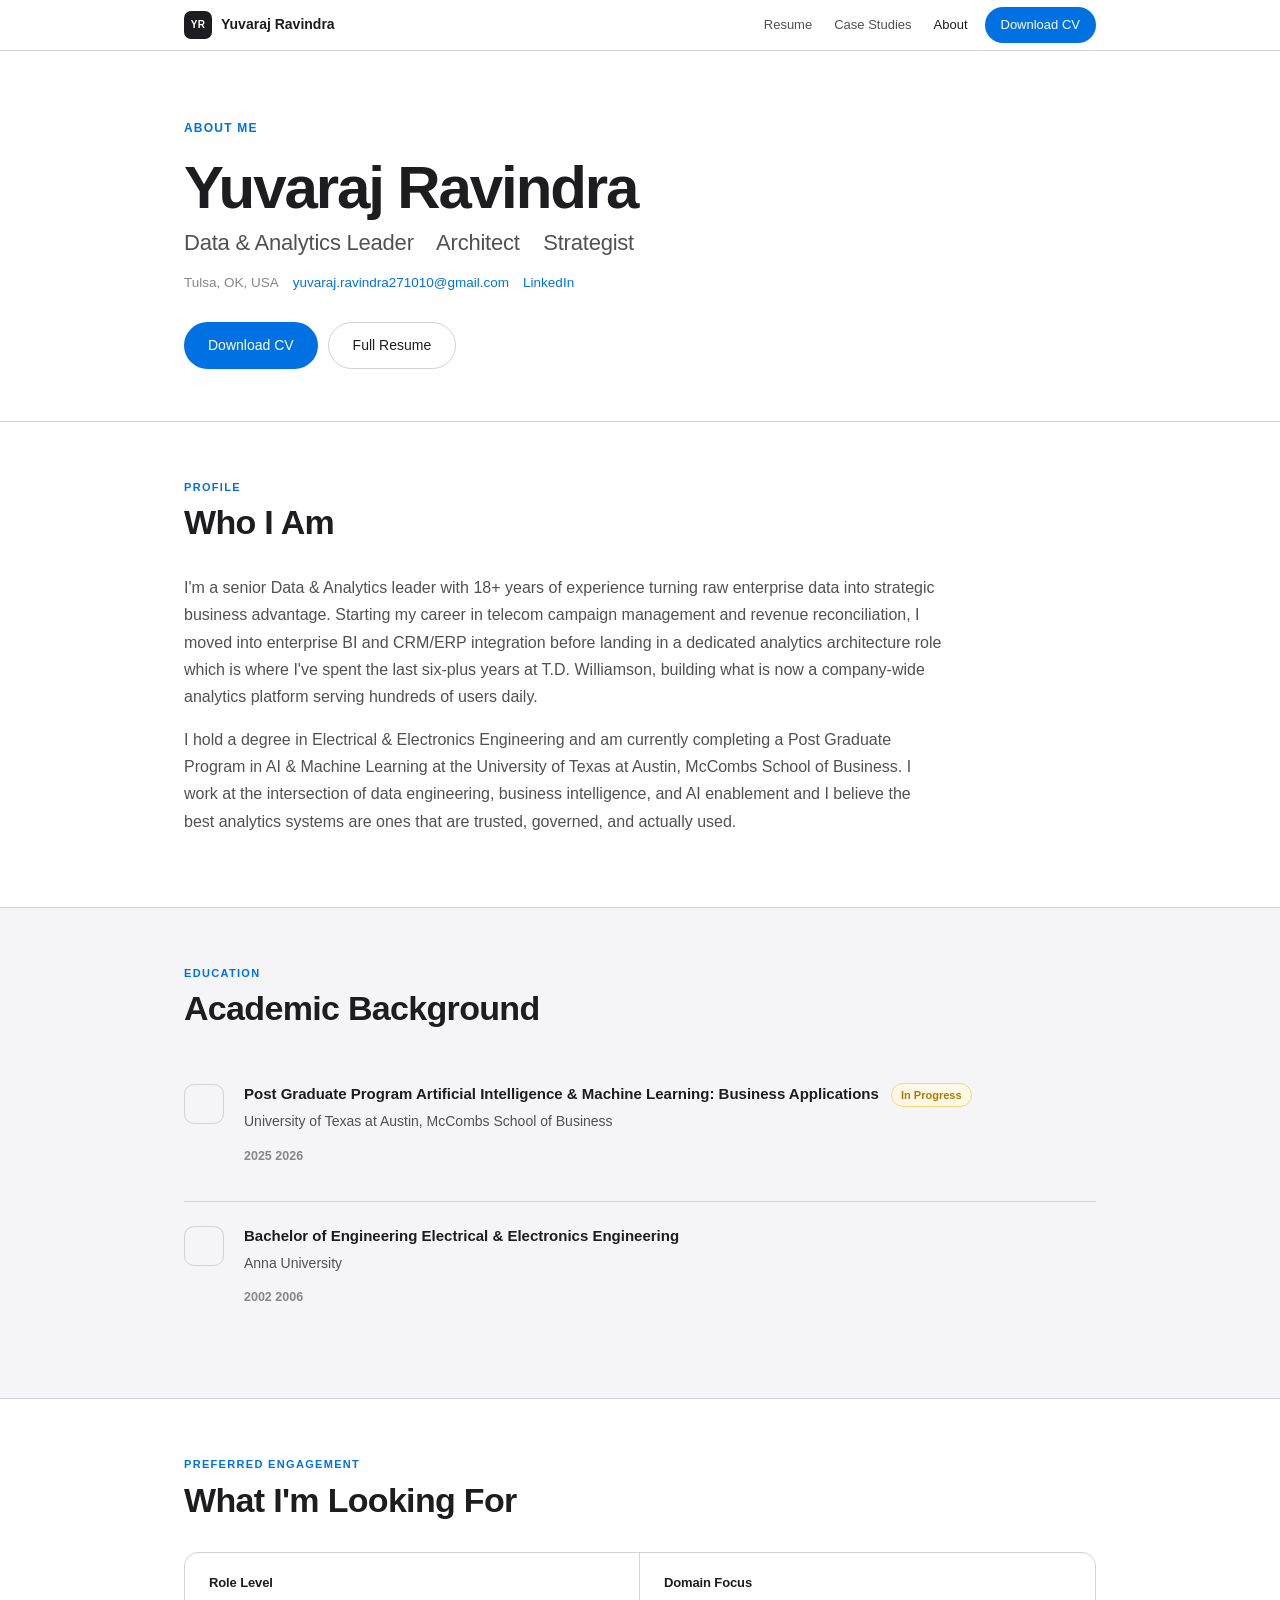
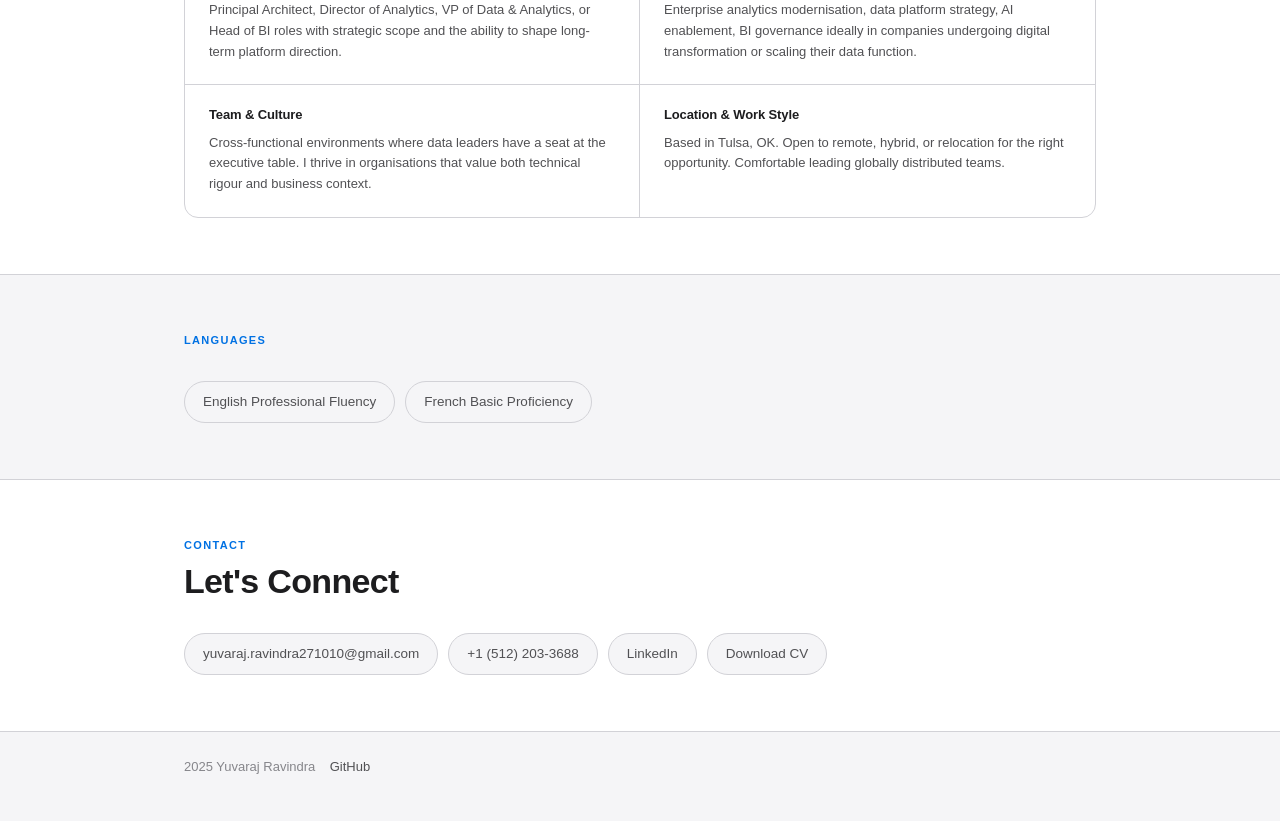
==== about.html @ 3dfaaee9 "redesign: clean layout + full CV content  education, earlier career, full tech stack, all experience" ====
﻿<!DOCTYPE html>
<html lang="en">
<head>
  <meta charset="UTF-8">
  <meta name="viewport" content="width=device-width, initial-scale=1">
  <title>About  Yuvaraj Ravindra</title>
  <meta name="description" content="About Yuvaraj Ravindra  Senior Data Analytics &amp; Strategy Leader.">
  <link rel="stylesheet" href="assets/css/style.css">
</head>
<body>

<header class="topbar">
  <div class="container">
    <div class="nav">
      <a href="index.html" class="brand"><div class="logo">YR</div><span>Yuvaraj Ravindra</span></a>
      <nav>
        <a href="index.html">Resume</a>
        <a href="case-studies.html">Case Studies</a>
        <a href="about.html" class="active">About</a>
        <a href="downloads.html" class="nav-cta">Download CV</a>
      </nav>
    </div>
  </div>
</header>

<!-- HERO -->
<section class="hero">
  <div class="container">
    <span class="hero-eyebrow">About Me</span>
    <h1>Yuvaraj Ravindra</h1>
    <h2>Data &amp; Analytics Leader &nbsp;&nbsp; Architect &nbsp;&nbsp; Strategist</h2>
    <div class="hero-meta">
      <span> Tulsa, OK, USA</span>
      <span><a href="mailto:yuvaraj.ravindra271010@gmail.com">yuvaraj.ravindra271010@gmail.com</a></span>
      <span><a href="https://linkedin.com/in/yuvaraj-ravindra-b2a28617" target="_blank">LinkedIn</a></span>
    </div>
    <div class="hero-actions">
      <a href="downloads.html" class="btn primary">Download CV</a>
      <a href="index.html" class="btn ghost">Full Resume</a>
    </div>
  </div>
</section>

<!-- PROFILE -->
<section class="section">
  <div class="container">
    <div class="section-head">
      <span class="section-label">Profile</span>
      <h2 class="section-title">Who I Am</h2>
    </div>
    <p class="summary-text">
      I'm a senior Data &amp; Analytics leader with 18+ years of experience turning raw enterprise data into strategic business advantage. Starting my career in telecom campaign management and revenue reconciliation, I moved into enterprise BI and CRM/ERP integration before landing in a dedicated analytics architecture role  which is where I've spent the last six-plus years at T.D. Williamson, building what is now a company-wide analytics platform serving hundreds of users daily.
    </p>
    <p class="summary-text" style="margin-top:14px">
      I hold a degree in Electrical &amp; Electronics Engineering and am currently completing a Post Graduate Program in AI &amp; Machine Learning at the University of Texas at Austin, McCombs School of Business. I work at the intersection of data engineering, business intelligence, and AI enablement  and I believe the best analytics systems are ones that are trusted, governed, and actually used.
    </p>
  </div>
</section>

<!-- EDUCATION -->
<section class="section alt">
  <div class="container">
    <div class="section-head">
      <span class="section-label">Education</span>
      <h2 class="section-title">Academic Background</h2>
    </div>
    <div class="edu-list">
      <div class="edu-item">
        <div class="edu-icon"></div>
        <div class="edu-body">
          <p class="edu-degree">Post Graduate Program  Artificial Intelligence &amp; Machine Learning: Business Applications <span class="badge-inprogress">In Progress</span></p>
          <p class="edu-school">University of Texas at Austin, McCombs School of Business</p>
          <p class="edu-period">2025  2026</p>
        </div>
      </div>
      <div class="edu-item">
        <div class="edu-icon"></div>
        <div class="edu-body">
          <p class="edu-degree">Bachelor of Engineering  Electrical &amp; Electronics Engineering</p>
          <p class="edu-school">Anna University</p>
          <p class="edu-period">2002  2006</p>
        </div>
      </div>
    </div>
  </div>
</section>

<!-- PREFERRED ENGAGEMENT -->
<section class="section">
  <div class="container">
    <div class="section-head">
      <span class="section-label">Preferred Engagement</span>
      <h2 class="section-title">What I'm Looking For</h2>
    </div>
    <div class="skills-grid">
      <div class="skill-group">
        <h3>Role Level</h3>
        <p>Principal Architect, Director of Analytics, VP of Data &amp; Analytics, or Head of BI  roles with strategic scope and the ability to shape long-term platform direction.</p>
      </div>
      <div class="skill-group">
        <h3>Domain Focus</h3>
        <p>Enterprise analytics modernisation, data platform strategy, AI enablement, BI governance  ideally in companies undergoing digital transformation or scaling their data function.</p>
      </div>
      <div class="skill-group">
        <h3>Team &amp; Culture</h3>
        <p>Cross-functional environments where data leaders have a seat at the executive table. I thrive in organisations that value both technical rigour and business context.</p>
      </div>
      <div class="skill-group">
        <h3>Location &amp; Work Style</h3>
        <p>Based in Tulsa, OK. Open to remote, hybrid, or relocation for the right opportunity. Comfortable leading globally distributed teams.</p>
      </div>
    </div>
  </div>
</section>

<!-- LANGUAGES -->
<section class="section alt">
  <div class="container">
    <div class="section-head">
      <span class="section-label">Languages</span>
    </div>
    <div class="contact-row">
      <span class="contact-chip"> English  Professional Fluency</span>
      <span class="contact-chip"> French  Basic Proficiency</span>
    </div>
  </div>
</section>

<!-- CONTACT -->
<section class="section">
  <div class="container">
    <div class="section-head">
      <span class="section-label">Contact</span>
      <h2 class="section-title">Let's Connect</h2>
    </div>
    <div class="contact-row">
      <a href="mailto:yuvaraj.ravindra271010@gmail.com" class="contact-chip"> yuvaraj.ravindra271010@gmail.com</a>
      <a href="tel:+15122033688" class="contact-chip"> +1 (512) 203-3688</a>
      <a href="https://linkedin.com/in/yuvaraj-ravindra-b2a28617" class="contact-chip" target="_blank"> LinkedIn</a>
      <a href="downloads.html" class="contact-chip"> Download CV</a>
    </div>
  </div>
</section>

<footer class="footer">
  <div class="container">
    <p> 2025 Yuvaraj Ravindra &nbsp;&nbsp; <a href="https://github.com/yuva271010/yuva271010.github.io" target="_blank">GitHub</a></p>
  </div>
</footer>

</body>
</html>
---- assets/css/style.css ----
﻿/* ============================================================
   Clean Professional Resume Portfolio
   Light, minimal, no clutter  Apple-adjacent typography
   ============================================================ */

/* ===== TOKENS ===== */
:root {
  --bg:        #ffffff;
  --bg-alt:    #f5f5f7;
  --bg-dark:   #1d1d1f;
  --text:      #1d1d1f;
  --muted:     #515154;
  --dim:       #86868b;
  --rule:      #d2d2d7;
  --accent:    #0071e3;
  --green:     #1a7a4e;
  --red:       #c0392b;
  --radius:    14px;
  --pill:      999px;
}

/* ===== BASE ===== */
*, *::before, *::after { box-sizing: border-box; }
html { scroll-behavior: smooth; }
body {
  margin: 0;
  font-family: -apple-system, BlinkMacSystemFont, "Helvetica Neue", Arial, sans-serif;
  font-size: 15px; line-height: 1.65;
  background: var(--bg); color: var(--text);
  -webkit-font-smoothing: antialiased;
}
a { color: var(--accent); text-decoration: none; }
a:hover { text-decoration: underline; }
h1,h2,h3,h4 { letter-spacing: -.02em; line-height: 1.18; }
.container { max-width: 960px; margin: 0 auto; padding: 0 24px; }

/* ===== NAV ===== */
.topbar {
  position: sticky; top: 0; z-index: 50;
  background: rgba(255,255,255,.9);
  backdrop-filter: saturate(180%) blur(20px);
  border-bottom: 1px solid var(--rule);
}
.nav { display: flex; align-items: center; justify-content: space-between; height: 50px; }
.brand { display: flex; align-items: center; gap: 9px; text-decoration: none !important; }
.brand:hover { text-decoration: none !important; }
.logo {
  width: 28px; height: 28px; background: var(--text); color: #fff;
  border-radius: 7px; display: grid; place-items: center;
  font-size: 10px; font-weight: 800; letter-spacing: .4px; flex-shrink: 0;
}
.brand span { font-size: 14px; font-weight: 600; color: var(--text); }
nav { display: flex; align-items: center; gap: 0; }
nav a { padding: 6px 11px; font-size: 13px; color: var(--muted); border-radius: 6px; transition: color .15s; text-decoration: none; }
nav a:hover { color: var(--text); text-decoration: none; }
nav a.active { color: var(--text); font-weight: 500; }
.nav-cta {
  display: inline-flex; align-items: center;
  padding: 7px 16px; margin-left: 6px;
  background: var(--accent); color: #fff !important;
  border-radius: var(--pill); font-size: 13px; font-weight: 500;
  text-decoration: none !important; transition: opacity .15s;
}
.nav-cta:hover { opacity: .88; text-decoration: none !important; }

/* ===== HERO ===== */
.hero {
  padding: 64px 0 52px;
  border-bottom: 1px solid var(--rule);
}
.hero-eyebrow {
  display: inline-block;
  font-size: 12px; font-weight: 600; letter-spacing: .1em;
  text-transform: uppercase; color: var(--accent); margin-bottom: 14px;
}
.hero h1 {
  margin: 0 0 6px;
  font-size: clamp(36px, 6vw, 60px);
  font-weight: 700; letter-spacing: -.035em; color: var(--text);
}
.hero h2 {
  margin: 0 0 16px;
  font-size: clamp(17px, 2.5vw, 22px);
  font-weight: 400; color: var(--muted); letter-spacing: -.01em;
}
.hero-meta {
  display: flex; flex-wrap: wrap; gap: 14px;
  font-size: 13.5px; color: var(--dim); margin-bottom: 28px;
}
.hero-meta a { color: var(--accent); }
.hero-meta span { display: flex; align-items: center; gap: 5px; }
.hero-actions { display: flex; flex-wrap: wrap; gap: 10px; }
.btn {
  display: inline-flex; align-items: center; gap: 7px;
  padding: 11px 24px; border-radius: var(--pill);
  font-size: 14px; font-weight: 500; transition: opacity .15s;
  text-decoration: none !important; cursor: pointer;
}
.btn:hover { opacity: .88; text-decoration: none !important; }
.btn.primary { background: var(--accent); color: #fff; }
.btn.ghost { border: 1.5px solid var(--rule); color: var(--text); background: transparent; }
.btn.ghost:hover { border-color: var(--accent); color: var(--accent); opacity: 1; }

/* ===== SECTIONS ===== */
.section { padding: 56px 0; border-bottom: 1px solid var(--rule); }
.section:last-of-type { border-bottom: none; }
.section.alt { background: var(--bg-alt); }
.section.dark { background: var(--bg-dark); }
.section-head { margin-bottom: 32px; }
.section-label { display: block; font-size: 11px; font-weight: 700; letter-spacing: .12em; text-transform: uppercase; color: var(--accent); margin-bottom: 6px; }
.section-dark .section-label { color: #2997ff; }
.section-title { margin: 0 0 8px; font-size: clamp(24px, 3.5vw, 34px); font-weight: 700; color: var(--text); }
.section.dark .section-title { color: #f5f5f7; }
.section-sub { margin: 0; font-size: 16px; color: var(--muted); max-width: 580px; line-height: 1.55; }

/* ===== SUMMARY BLOCK ===== */
.summary-text {
  font-size: 16px; line-height: 1.7; color: var(--muted); max-width: 760px;
}

/* ===== SKILLS GRID ===== */
.skills-grid { display: grid; grid-template-columns: repeat(2, 1fr); gap: 0; border: 1px solid var(--rule); border-radius: var(--radius); overflow: hidden; }
.skill-group { padding: 22px 24px; border-right: 1px solid var(--rule); border-bottom: 1px solid var(--rule); }
.skill-group:nth-child(2n) { border-right: none; }
.skill-group:nth-last-child(-n+2) { border-bottom: none; }
.skill-group h3 { margin: 0 0 10px; font-size: 13px; font-weight: 700; color: var(--text); letter-spacing: -.01em; }
.skill-group p { margin: 0; font-size: 13px; color: var(--muted); line-height: 1.6; }

/* ===== EXPERIENCE ===== */
.exp-list { display: flex; flex-direction: column; gap: 0; }
.exp-item { padding: 28px 0; border-bottom: 1px solid var(--rule); }
.exp-item:last-child { border-bottom: none; }
.exp-header { display: flex; justify-content: space-between; align-items: flex-start; gap: 16px; margin-bottom: 4px; flex-wrap: wrap; }
.exp-title { font-size: 16px; font-weight: 700; color: var(--text); margin: 0; }
.exp-period { font-size: 12.5px; font-weight: 600; color: var(--dim); white-space: nowrap; padding-top: 2px; }
.exp-company { font-size: 14px; color: var(--muted); margin: 0 0 14px; }
.exp-bullets { list-style: none; margin: 0; padding: 0; }
.exp-bullets li {
  position: relative; padding: 5px 0 5px 18px;
  font-size: 14px; color: var(--muted); line-height: 1.57;
  border-bottom: 1px solid rgba(0,0,0,.04);
}
.exp-bullets li:last-child { border-bottom: none; }
.exp-bullets li::before {
  content: ''; position: absolute; left: 0; top: 13px;
  width: 5px; height: 5px; border-radius: 50%; background: var(--accent);
}

/* ===== EDUCATION ===== */
.edu-list { display: flex; flex-direction: column; gap: 0; }
.edu-item { display: flex; gap: 20px; padding: 22px 0; border-bottom: 1px solid var(--rule); align-items: flex-start; }
.edu-item:last-child { border-bottom: none; }
.edu-icon { width: 40px; height: 40px; border-radius: 10px; background: var(--bg-alt); border: 1px solid var(--rule); display: grid; place-items: center; font-size: 18px; flex-shrink: 0; margin-top: 2px; }
.edu-body { flex: 1; }
.edu-degree { font-size: 15px; font-weight: 700; color: var(--text); margin: 0 0 3px; }
.edu-school { font-size: 14px; color: var(--muted); margin: 0 0 4px; }
.edu-period { font-size: 12.5px; color: var(--dim); font-weight: 600; }
.badge-inprogress {
  display: inline-block; margin-left: 8px;
  padding: 2px 9px; border-radius: var(--pill);
  font-size: 11px; font-weight: 600;
  background: #fff8e6; color: #b07a00; border: 1px solid #f5d876;
  vertical-align: middle;
}

/* ===== TOGGLE ===== */
.toggle-wrap { margin: 0 0 28px; }
.toggle { display: inline-flex; background: #e8e8ed; border-radius: var(--pill); padding: 3px; }
.toggle .pill { padding: 7px 18px; border-radius: var(--pill); font-size: 13.5px; font-weight: 500; cursor: pointer; color: var(--muted); user-select: none; transition: color .15s; }
.toggle .pill.active { background: #fff; color: var(--text); box-shadow: 0 1px 5px rgba(0,0,0,.13); }

/* ===== TAGS ===== */
.tags { display: flex; flex-wrap: wrap; gap: 7px; margin-top: 14px; }
.tags span { background: var(--bg-alt); border: 1px solid var(--rule); padding: 5px 12px; border-radius: var(--pill); font-size: 12.5px; color: var(--muted); transition: border-color .15s, color .15s; }
.tags span:hover { border-color: var(--accent); color: var(--accent); }

/* ===== STATS ===== */
.stats-row { display: grid; grid-template-columns: repeat(3,1fr); gap: 0; border: 1px solid var(--rule); border-radius: var(--radius); overflow: hidden; }
.stat { padding: 32px 24px; text-align: center; border-right: 1px solid var(--rule); }
.stat:last-child { border-right: none; }
.stat-number { font-size: 36px; font-weight: 800; letter-spacing: -.04em; color: var(--text); display: block; }
.stat-label { font-size: 13px; color: var(--muted); margin-top: 4px; line-height: 1.4; }

/* ===== CASE STUDY ===== */
.cs-card { padding: 28px 0; border-bottom: 1px solid var(--rule); }
.cs-card:last-child { border-bottom: none; }
.cs-header { display: flex; align-items: center; gap: 12px; margin-bottom: 18px; }
.cs-num { width: 26px; height: 26px; border-radius: 8px; background: var(--accent); color: #fff; display: grid; place-items: center; font-size: 12px; font-weight: 800; flex-shrink: 0; }
.cs-header h2 { margin: 0; font-size: 17px; font-weight: 700; color: var(--text); }
.cs-grid { display: grid; grid-template-columns: repeat(3,1fr); gap: 16px; margin-bottom: 18px; }
.cs-col h4 { margin: 0 0 6px; font-size: 11px; font-weight: 700; letter-spacing: .1em; text-transform: uppercase; }
.cs-col.problem h4 { color: var(--red); }
.cs-col.approach h4 { color: var(--accent); }
.cs-col.impact h4 { color: var(--green); }
.cs-col p { margin: 0; font-size: 13.5px; color: var(--muted); line-height: 1.55; }
.cs-tech { display: flex; flex-wrap: wrap; gap: 6px; padding-top: 16px; border-top: 1px solid var(--rule); }
.badge { display: inline-flex; padding: 3px 10px; border-radius: 6px; font-size: 11.5px; font-weight: 600; }
.badge.blue   { background: #e8f2ff; color: #0055b3; border: 1px solid #c0d8ff; }
.badge.green  { background: #eaf7ef; color: var(--green); border: 1px solid #b0decc; }
.badge.purple { background: #f3eeff; color: #5e40b8; border: 1px solid #d4c0ff; }

/* ===== CONTACT CHIPS ===== */
.contact-row { display: flex; flex-wrap: wrap; gap: 10px; margin-top: 14px; }
.contact-chip {
  display: inline-flex; align-items: center; gap: 7px;
  padding: 9px 18px; border-radius: var(--pill);
  background: var(--bg-alt); border: 1px solid var(--rule);
  font-size: 13.5px; font-weight: 500; color: var(--muted);
  transition: border-color .15s, color .15s; text-decoration: none;
}
.contact-chip:hover { border-color: var(--accent); color: var(--accent); text-decoration: none; }

/* ===== DOWNLOAD HERO ===== */
.dl-hero {
  background: var(--bg-dark); color: #f5f5f7;
  padding: 72px 0 60px; text-align: center;
}
.dl-hero h1 { font-size: clamp(34px, 5.5vw, 58px); font-weight: 700; color: #f5f5f7; margin: 14px auto 14px; max-width: 680px; letter-spacing: -.04em; }
.dl-hero p { color: #a1a1a6; font-size: 17px; max-width: 480px; margin: 0 auto 32px; }
.dl-cta { display: flex; flex-wrap: wrap; justify-content: center; gap: 12px; }
.dl-btn { display: inline-flex; align-items: center; gap: 8px; padding: 13px 28px; border-radius: var(--pill); font-size: 15px; font-weight: 500; text-decoration: none !important; transition: opacity .15s; }
.dl-btn:hover { opacity: .88; text-decoration: none !important; }
.dl-btn.white { background: #fff; color: var(--bg-dark); }
.dl-btn.outline { border: 1.5px solid rgba(255,255,255,.35); color: #fff; }

/* ===== MISC ===== */
.note { color: var(--muted); font-size: 15px; line-height: 1.65; }
.small { font-size: 13px; color: var(--dim); }
.section.dark a { color: #2997ff; }
.section.dark .exp-title { color: #f5f5f7; }
.section.dark .exp-company { color: #a1a1a6; }
.section.dark .exp-bullets li { color: #a1a1a6; border-color: rgba(255,255,255,.06); }
.section.dark .exp-bullets li::before { background: #2997ff; }
.section.dark .exp-period { color: #86868b; }
.section.dark .exp-item { border-color: rgba(255,255,255,.1); }
hr.sep { border: none; border-top: 1px solid var(--rule); margin: 20px 0; }
code { font-size: 12.5px; background: var(--bg-alt); padding: 2px 6px; border-radius: 5px; color: var(--muted); }

/* ===== FOOTER ===== */
.footer { background: var(--bg-alt); border-top: 1px solid var(--rule); padding: 24px 0 44px; }
.footer p { font-size: 13px; color: var(--dim); margin: 0; }
.footer a { color: var(--muted); text-decoration: none; }
.footer a:hover { color: var(--text); text-decoration: underline; }

/* ===== RESPONSIVE ===== */
@media (max-width: 860px) {
  .skills-grid        { grid-template-columns: 1fr; }
  .skill-group        { border-right: none; }
  .skill-group:nth-last-child(-n+2) { border-bottom: 1px solid var(--rule); }
  .skill-group:last-child { border-bottom: none; }
  .stats-row          { grid-template-columns: 1fr; }
  .stat               { border-right: none; border-bottom: 1px solid var(--rule); }
  .stat:last-child    { border-bottom: none; }
  .cs-grid            { grid-template-columns: 1fr; gap: 12px; }
}
@media (max-width: 600px) {
  .hero               { padding: 44px 0 36px; }
  .section            { padding: 40px 0; }
  .hero h1            { font-size: 34px; }
  .hero h2            { font-size: 16px; }
  .exp-header         { flex-direction: column; gap: 2px; }
  .edu-item           { flex-direction: column; gap: 12px; }
  nav a:not(.nav-cta) { display: none; }
}
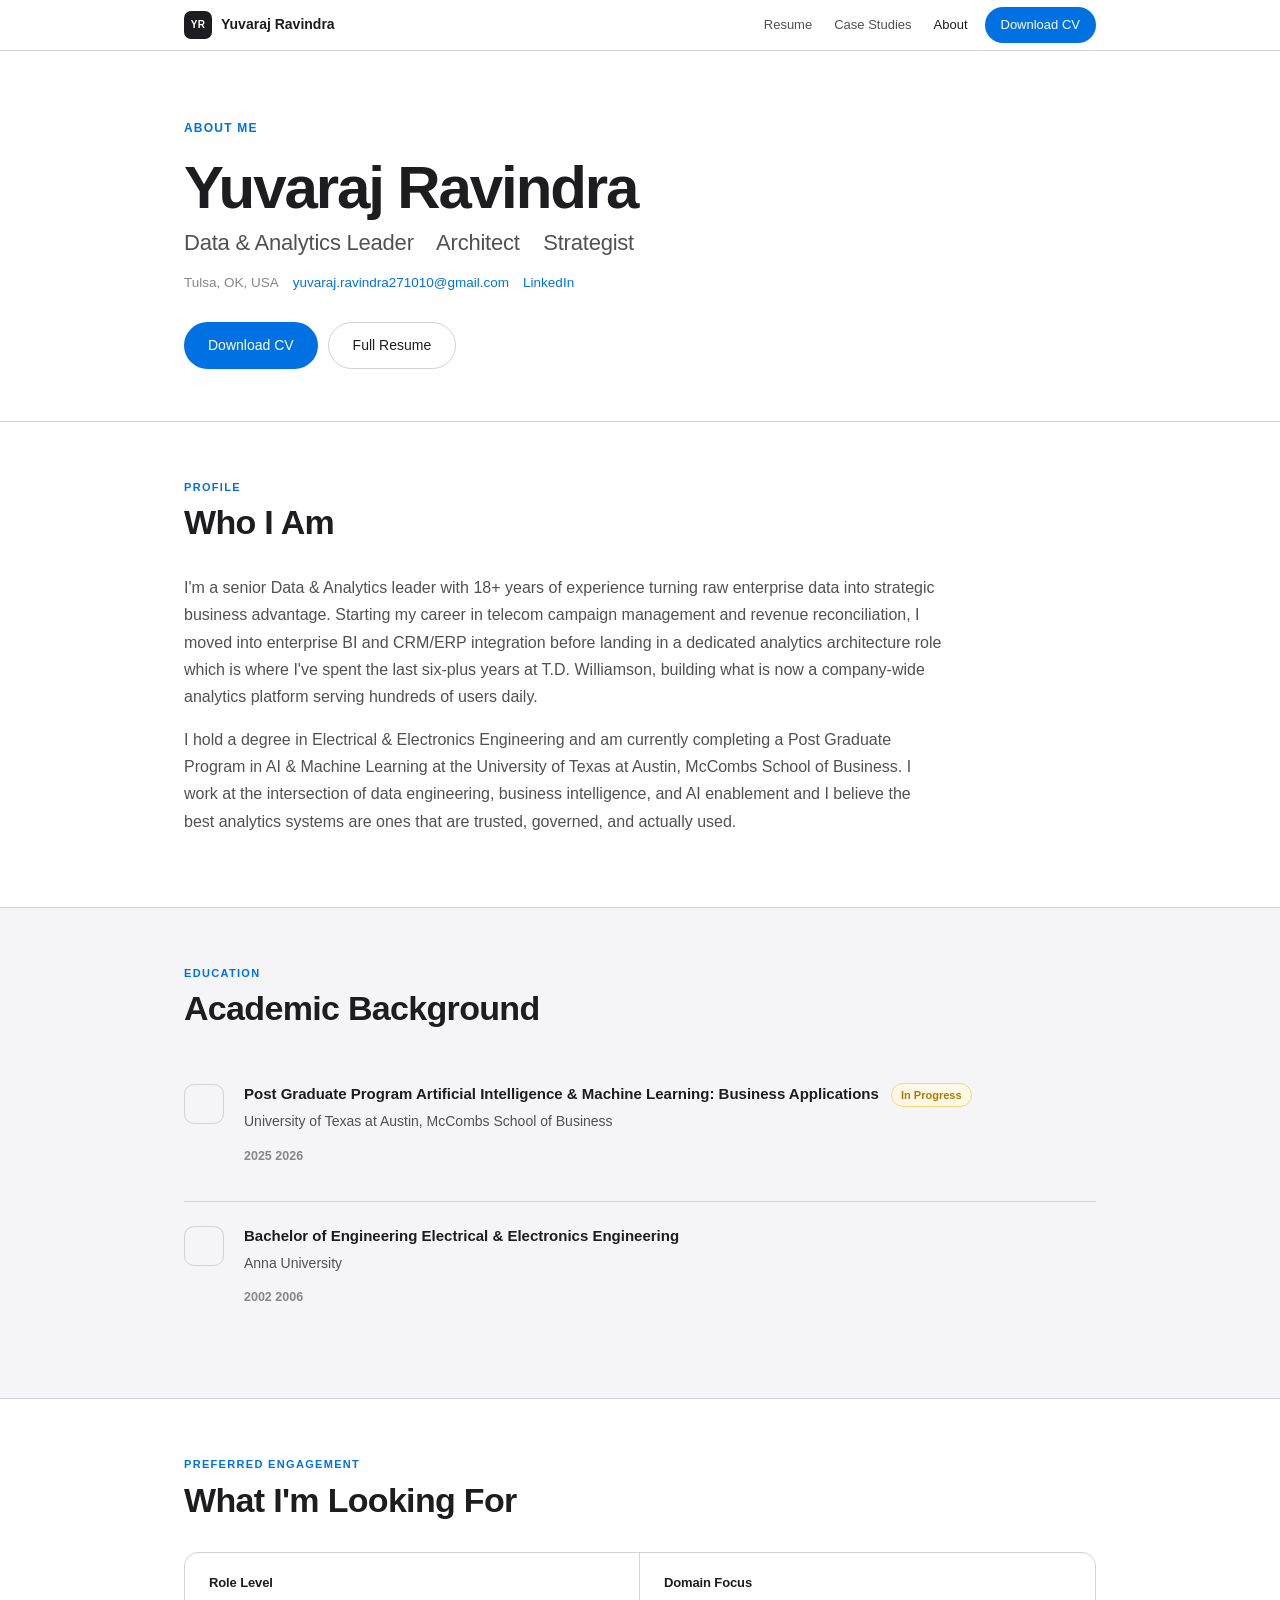
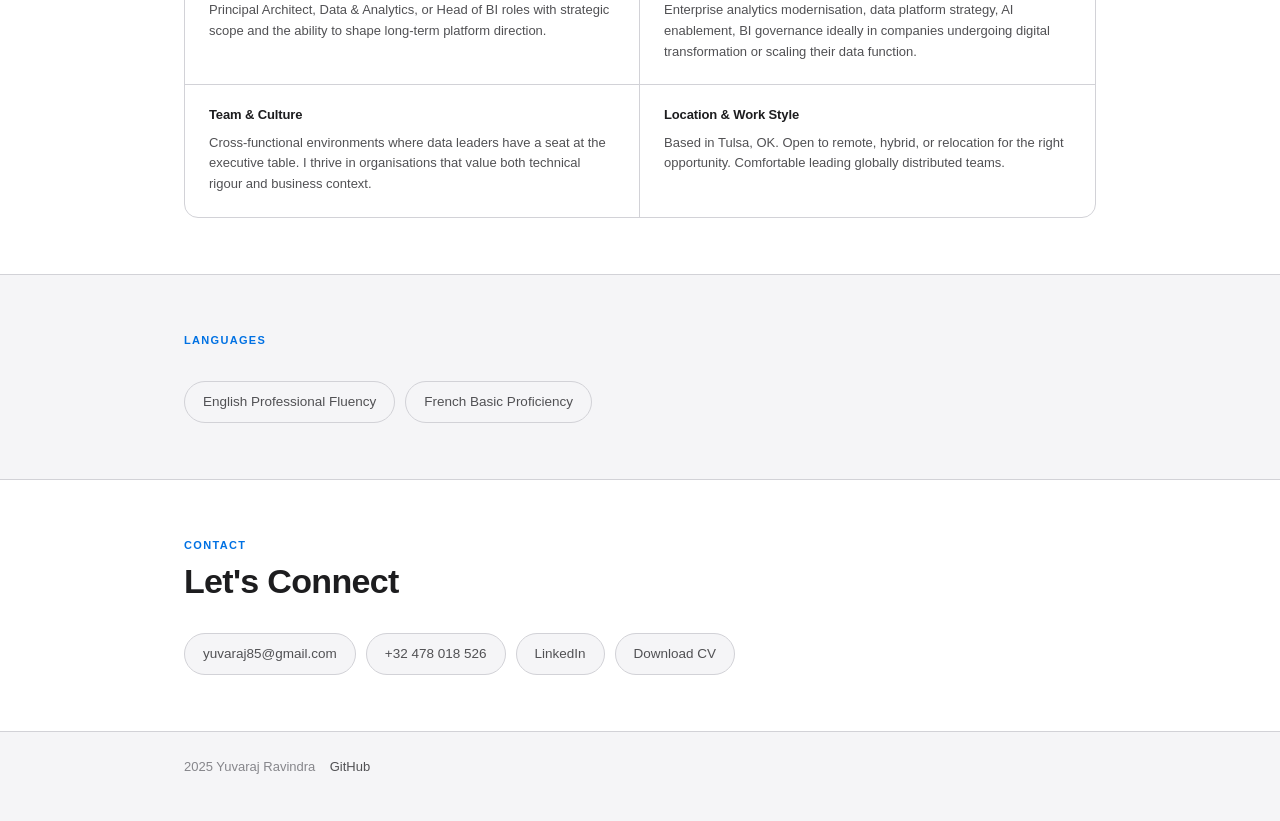
==== commit eb173ff5: "update: index.html edits" ====
--- a/about.html
+++ b/about.html
@@ -95,7 +95,7 @@
     <div class="skills-grid">
       <div class="skill-group">
         <h3>Role Level</h3>
-        <p>Principal Architect, Director of Analytics, VP of Data &amp; Analytics, or Head of BI  roles with strategic scope and the ability to shape long-term platform direction.</p>
+        <p>Principal Architect, Data &amp; Analytics, or Head of BI  roles with strategic scope and the ability to shape long-term platform direction.</p>
       </div>
       <div class="skill-group">
         <h3>Domain Focus</h3>
@@ -134,8 +134,8 @@
       <h2 class="section-title">Let's Connect</h2>
     </div>
     <div class="contact-row">
-      <a href="mailto:yuvaraj.ravindra271010@gmail.com" class="contact-chip"> yuvaraj.ravindra271010@gmail.com</a>
-      <a href="tel:+15122033688" class="contact-chip"> +1 (512) 203-3688</a>
+      <a href="mailto:yuvaraj85@gmail.com" class="contact-chip"> yuvaraj85@gmail.com</a>
+      <a href="tel:+32478018526" class="contact-chip"> +32 478 018 526</a>
       <a href="https://linkedin.com/in/yuvaraj-ravindra-b2a28617" class="contact-chip" target="_blank"> LinkedIn</a>
       <a href="downloads.html" class="contact-chip"> Download CV</a>
     </div>
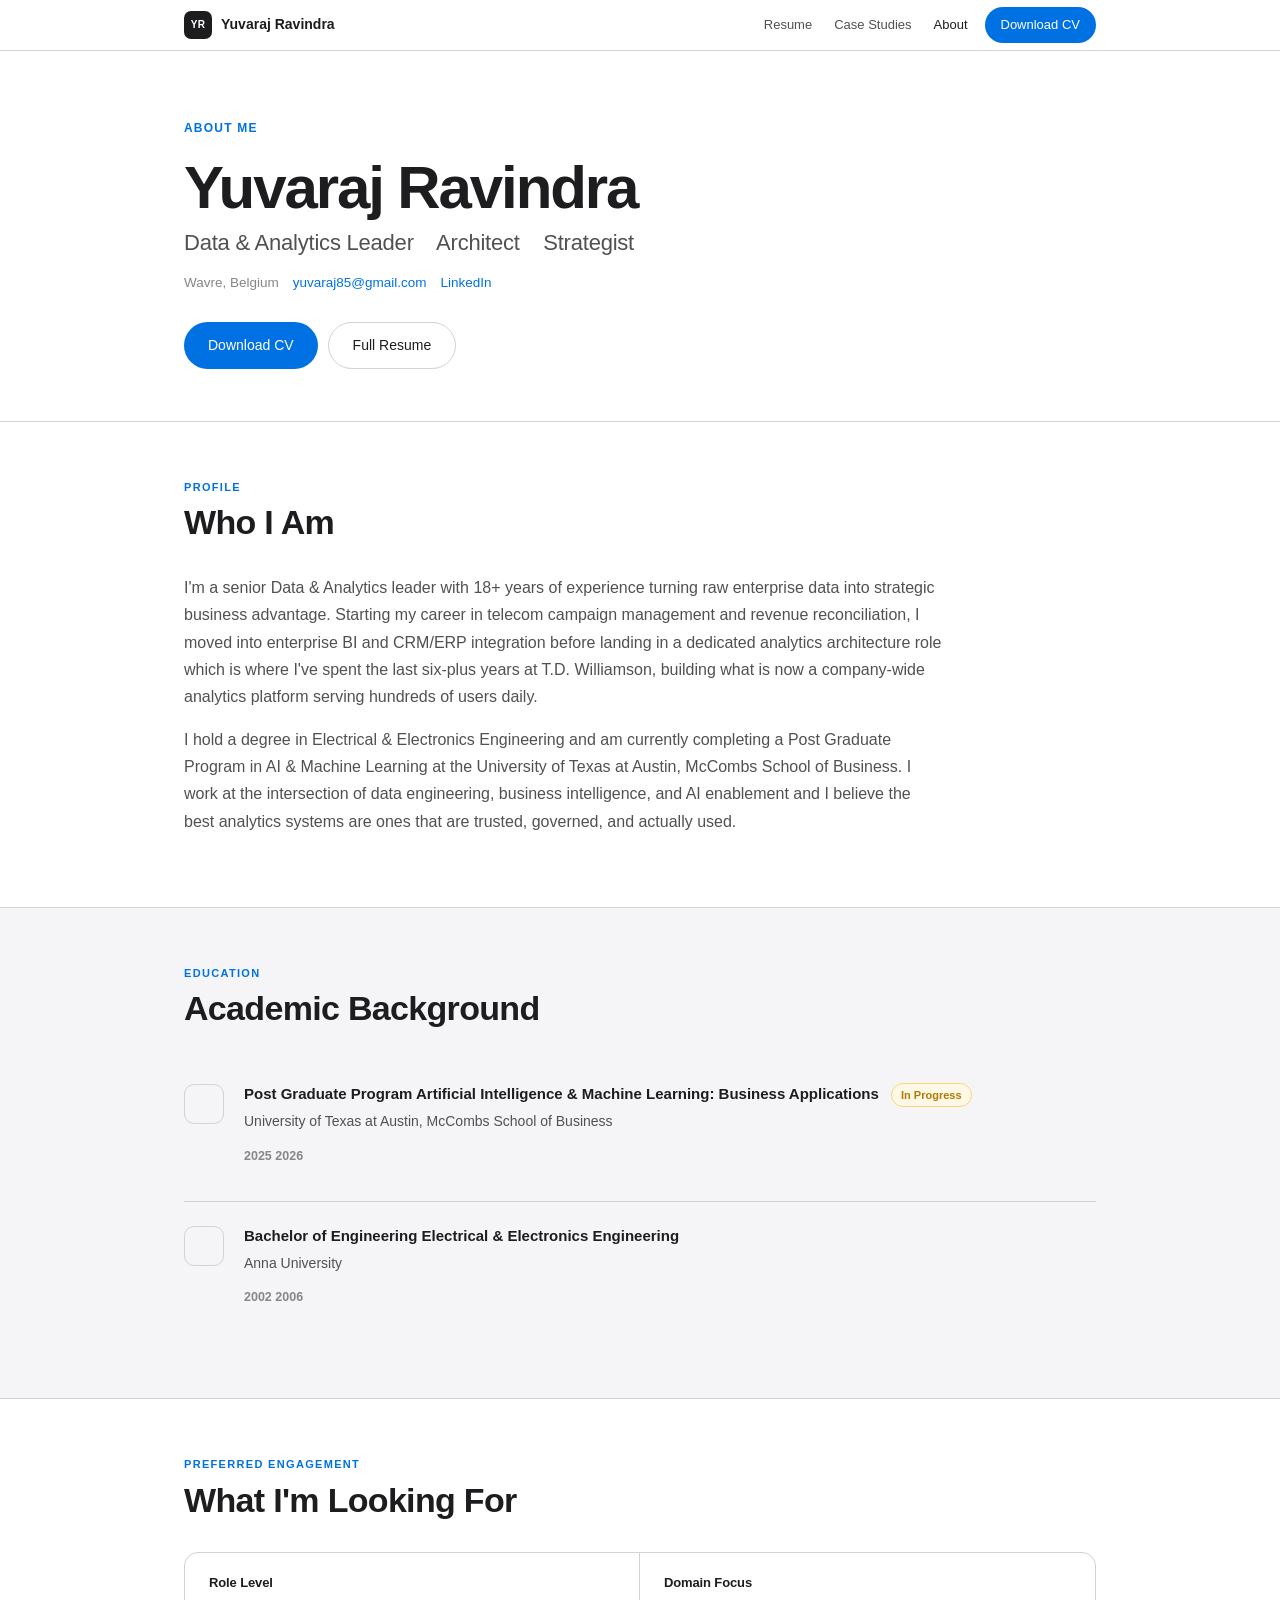
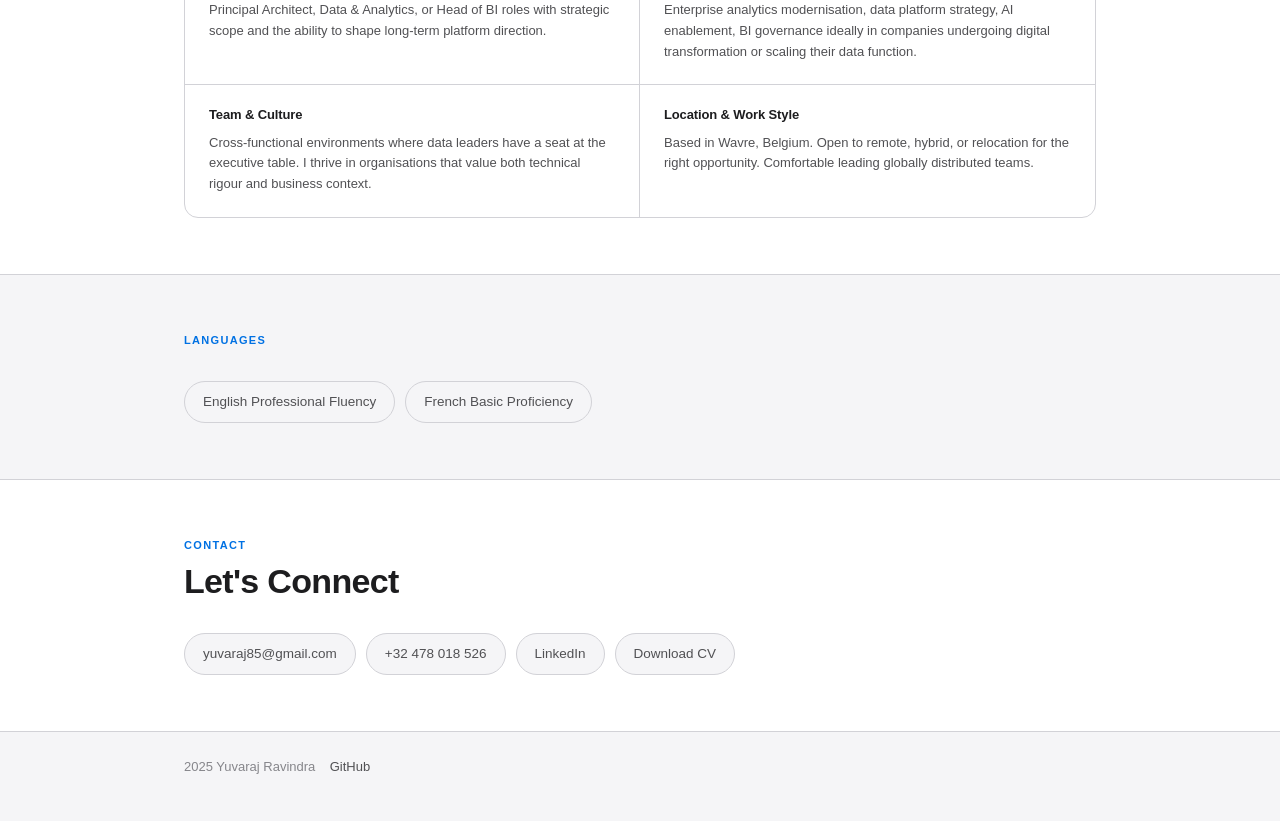
==== commit 56e5a830: "fix: update contact details  Belgium, yuvaraj85@gmail.com, +32 478 018 526" ====
--- a/about.html
+++ b/about.html
@@ -30,8 +30,8 @@
     <h1>Yuvaraj Ravindra</h1>
     <h2>Data &amp; Analytics Leader &nbsp;&nbsp; Architect &nbsp;&nbsp; Strategist</h2>
     <div class="hero-meta">
-      <span> Tulsa, OK, USA</span>
-      <span><a href="mailto:yuvaraj.ravindra271010@gmail.com">yuvaraj.ravindra271010@gmail.com</a></span>
+      <span> Wavre, Belgium</span>
+      <span><a href="mailto:yuvaraj85@gmail.com">yuvaraj85@gmail.com</a></span>
       <span><a href="https://linkedin.com/in/yuvaraj-ravindra-b2a28617" target="_blank">LinkedIn</a></span>
     </div>
     <div class="hero-actions">
@@ -107,7 +107,7 @@
       </div>
       <div class="skill-group">
         <h3>Location &amp; Work Style</h3>
-        <p>Based in Tulsa, OK. Open to remote, hybrid, or relocation for the right opportunity. Comfortable leading globally distributed teams.</p>
+        <p>Based in Wavre, Belgium. Open to remote, hybrid, or relocation for the right opportunity. Comfortable leading globally distributed teams.</p>
       </div>
     </div>
   </div>
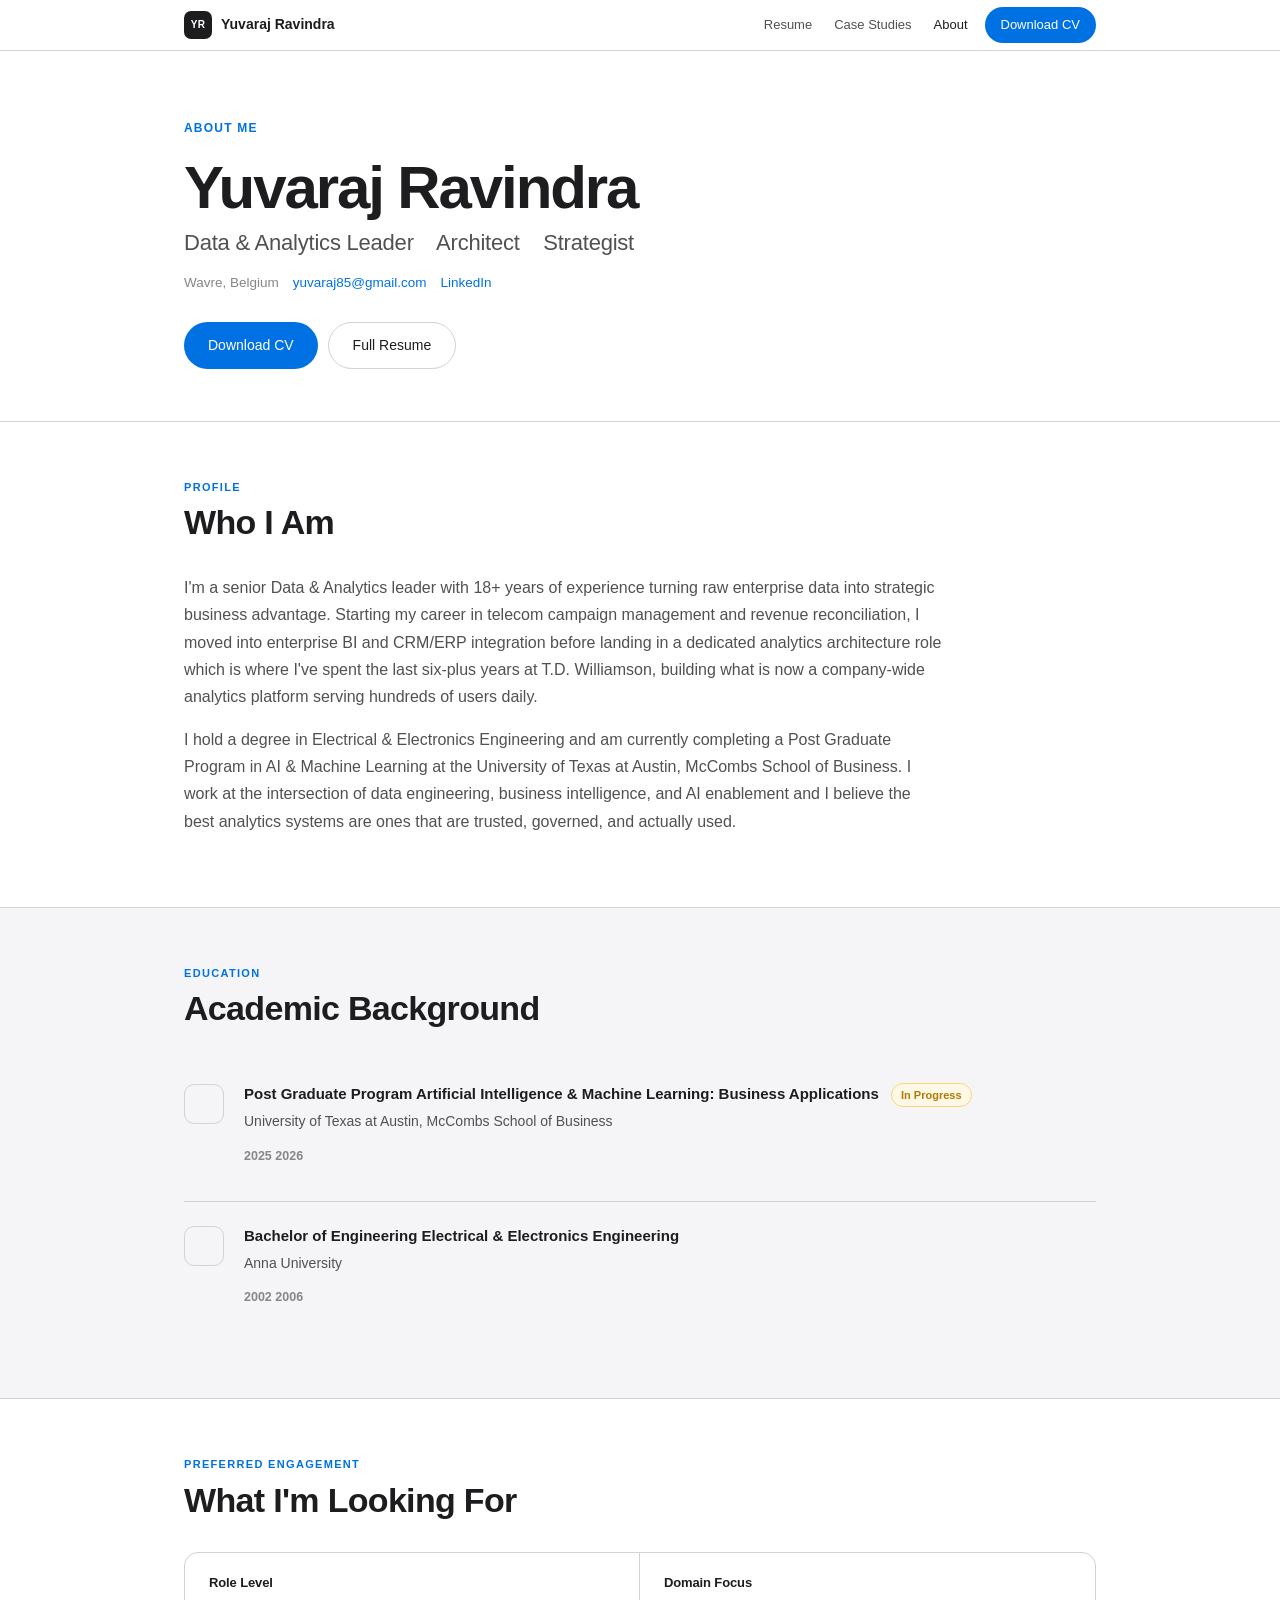
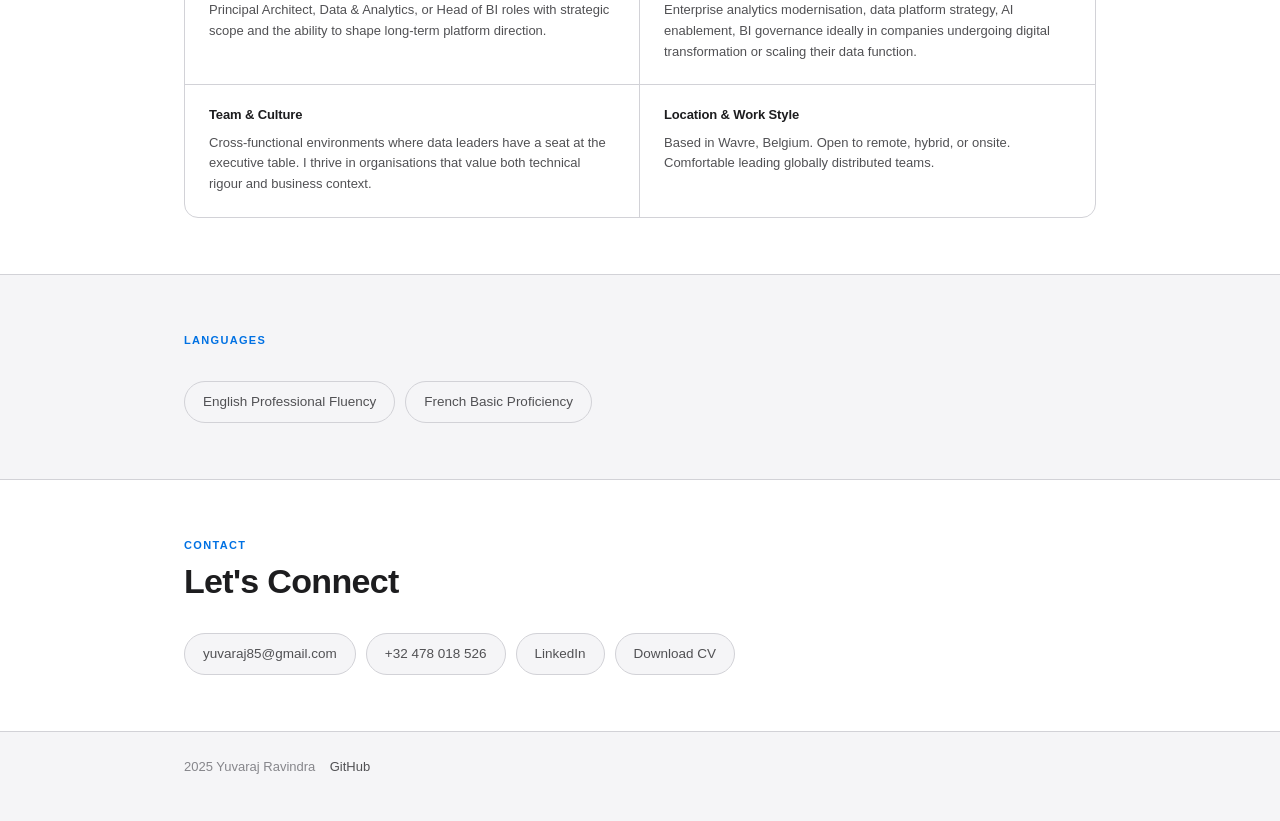
==== commit c588b2c4: "update: index.html and about.html changes" ====
--- a/about.html
+++ b/about.html
@@ -107,7 +107,7 @@
       </div>
       <div class="skill-group">
         <h3>Location &amp; Work Style</h3>
-        <p>Based in Wavre, Belgium. Open to remote, hybrid, or relocation for the right opportunity. Comfortable leading globally distributed teams.</p>
+        <p>Based in Wavre, Belgium. Open to remote, hybrid, or onsite. Comfortable leading globally distributed teams.</p>
       </div>
     </div>
   </div>
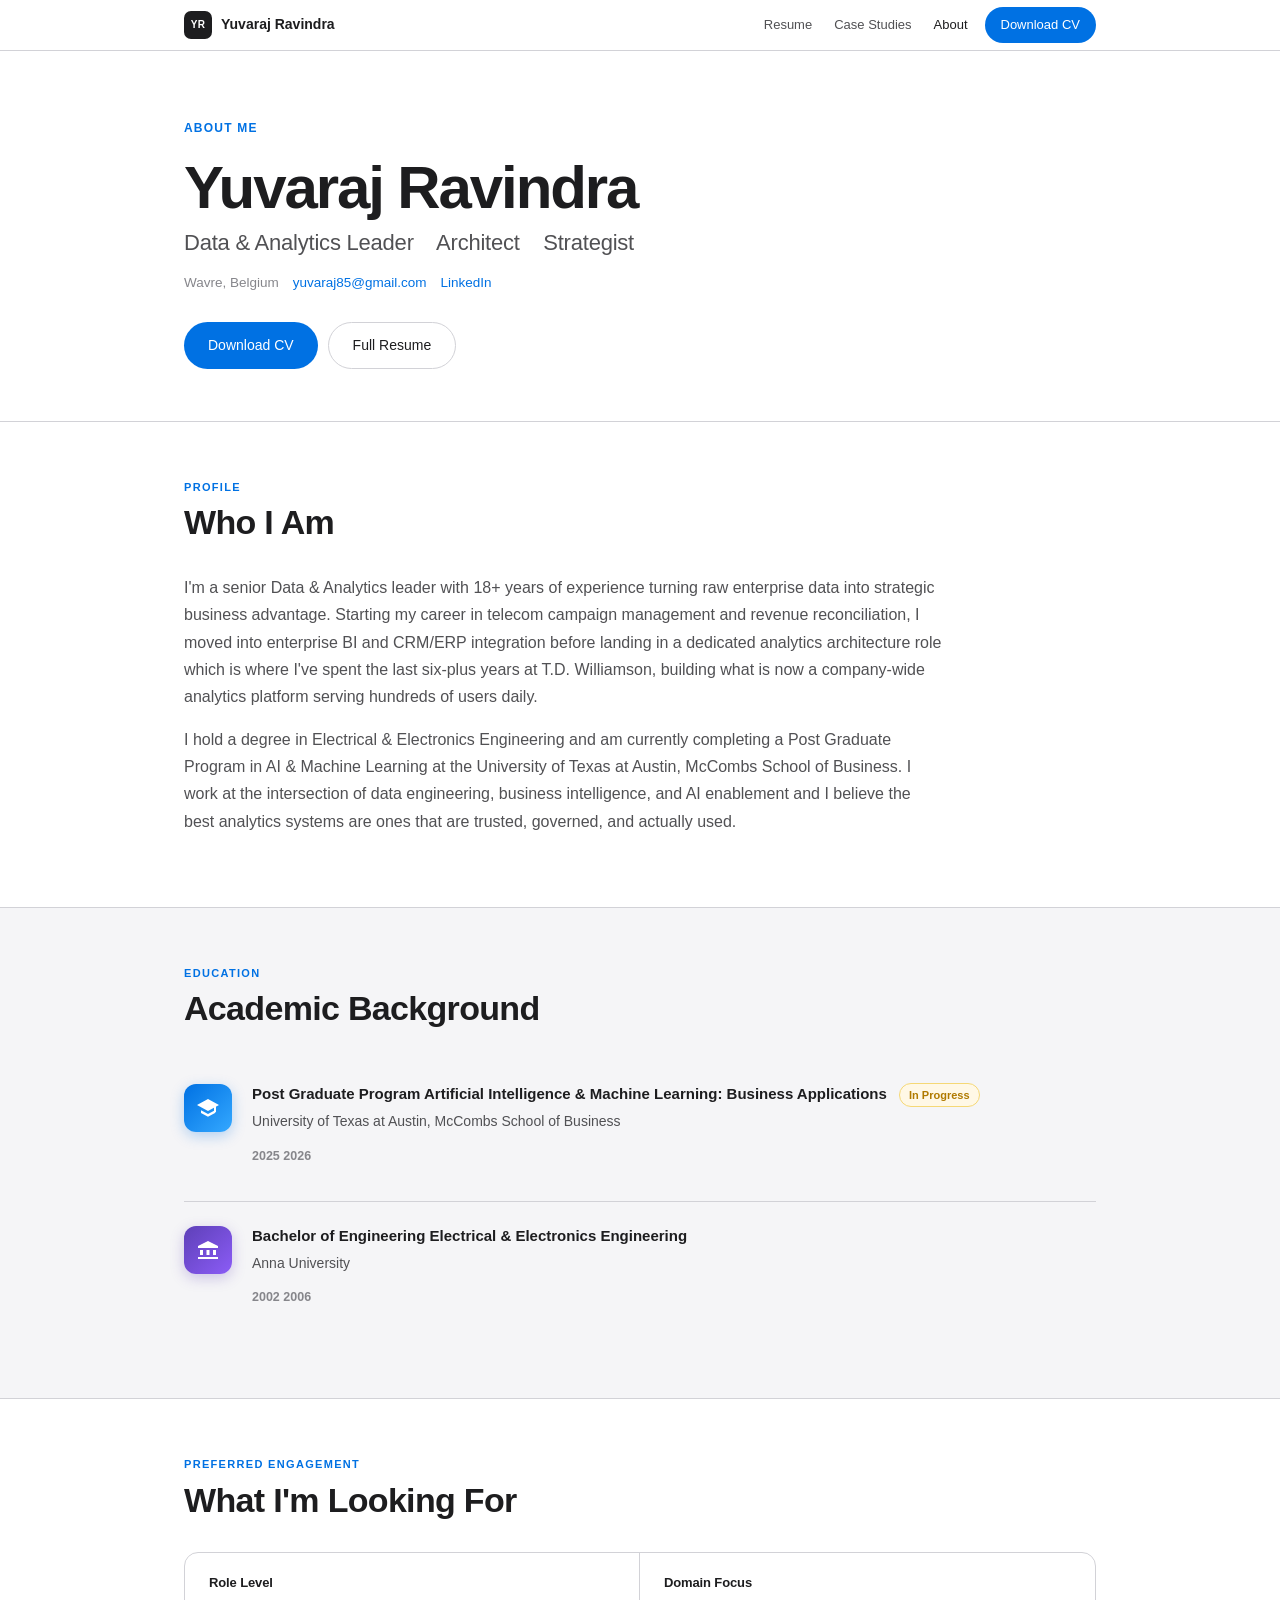
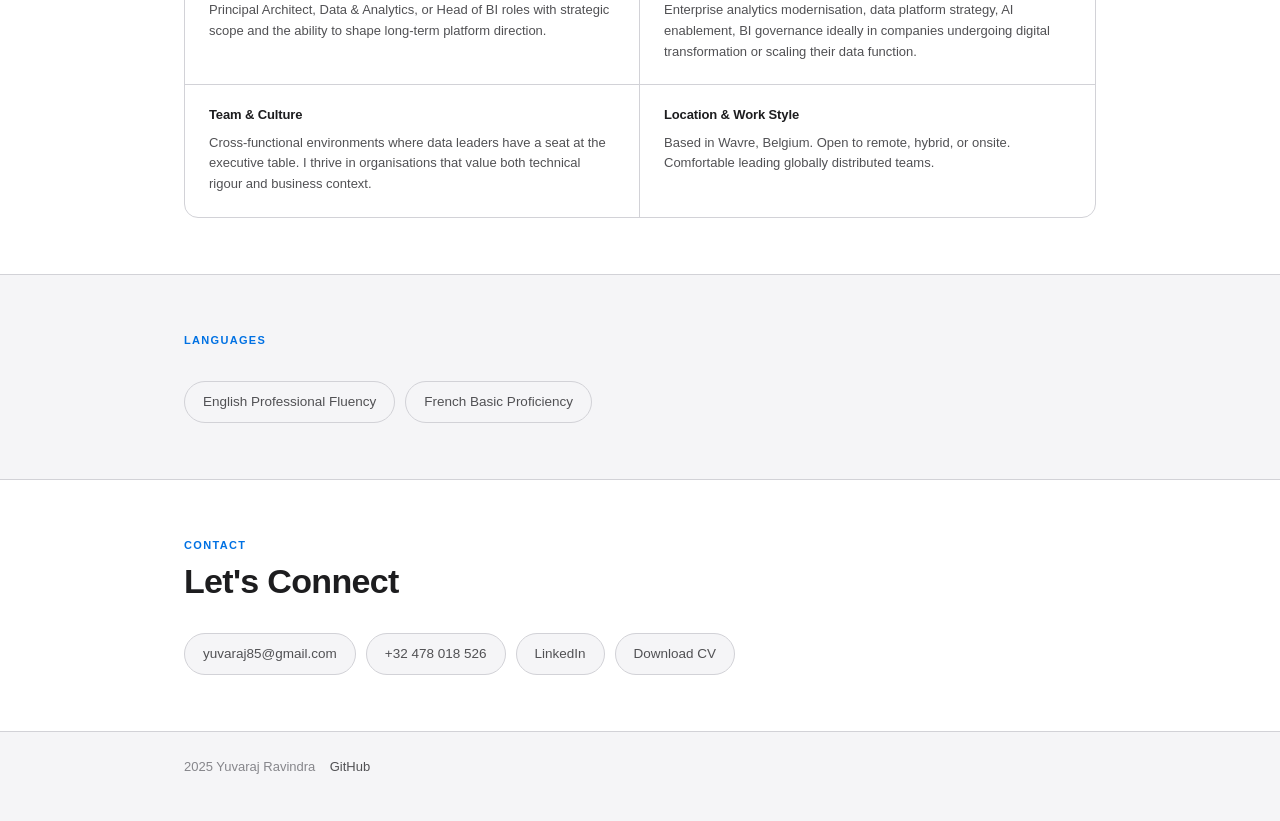
==== commit f9a1f915: "design: gradient SVG icons for education section" ====
--- a/about.html
+++ b/about.html
@@ -66,7 +66,9 @@
     </div>
     <div class="edu-list">
       <div class="edu-item">
-        <div class="edu-icon"></div>
+        <div class="edu-icon blue">
+          <svg width="24" height="24" viewBox="0 0 24 24" fill="white" xmlns="http://www.w3.org/2000/svg"><path d="M12 3L1 9l11 6 11-6-11-6zm0 15l-7-3.82V17l7 3.82 7-3.82v-2.82L12 18z"/><line x1="19" y1="9.9" x2="19" y2="15" stroke="white" stroke-width="2" stroke-linecap="round"/><circle cx="19" cy="15.5" r="1" fill="white"/></svg>
+        </div>
         <div class="edu-body">
           <p class="edu-degree">Post Graduate Program  Artificial Intelligence &amp; Machine Learning: Business Applications <span class="badge-inprogress">In Progress</span></p>
           <p class="edu-school">University of Texas at Austin, McCombs School of Business</p>
@@ -74,7 +76,9 @@
         </div>
       </div>
       <div class="edu-item">
-        <div class="edu-icon"></div>
+        <div class="edu-icon purple">
+          <svg width="24" height="24" viewBox="0 0 24 24" fill="white" xmlns="http://www.w3.org/2000/svg"><path d="M12 3L2 8v2h20V8L12 3zM4 12v5h3v-5H4zm6.5 0v5h3v-5h-3zM17 12v5h3v-5h-3zM2 19h20v2H2z"/></svg>
+        </div>
         <div class="edu-body">
           <p class="edu-degree">Bachelor of Engineering  Electrical &amp; Electronics Engineering</p>
           <p class="edu-school">Anna University</p>
--- a/assets/css/style.css
+++ b/assets/css/style.css
@@ -150,7 +150,9 @@
 .edu-list { display: flex; flex-direction: column; gap: 0; }
 .edu-item { display: flex; gap: 20px; padding: 22px 0; border-bottom: 1px solid var(--rule); align-items: flex-start; }
 .edu-item:last-child { border-bottom: none; }
-.edu-icon { width: 40px; height: 40px; border-radius: 10px; background: var(--bg-alt); border: 1px solid var(--rule); display: grid; place-items: center; font-size: 18px; flex-shrink: 0; margin-top: 2px; }
+.edu-icon { width: 48px; height: 48px; border-radius: 12px; display: grid; place-items: center; flex-shrink: 0; margin-top: 2px; }
+.edu-icon.blue { background: linear-gradient(135deg, #0071e3 0%, #34a8ff 100%); box-shadow: 0 4px 14px rgba(0,113,227,.28); }
+.edu-icon.purple { background: linear-gradient(135deg, #5e40b8 0%, #8b5cf6 100%); box-shadow: 0 4px 14px rgba(94,64,184,.28); }
 .edu-body { flex: 1; }
 .edu-degree { font-size: 15px; font-weight: 700; color: var(--text); margin: 0 0 3px; }
 .edu-school { font-size: 14px; color: var(--muted); margin: 0 0 4px; }
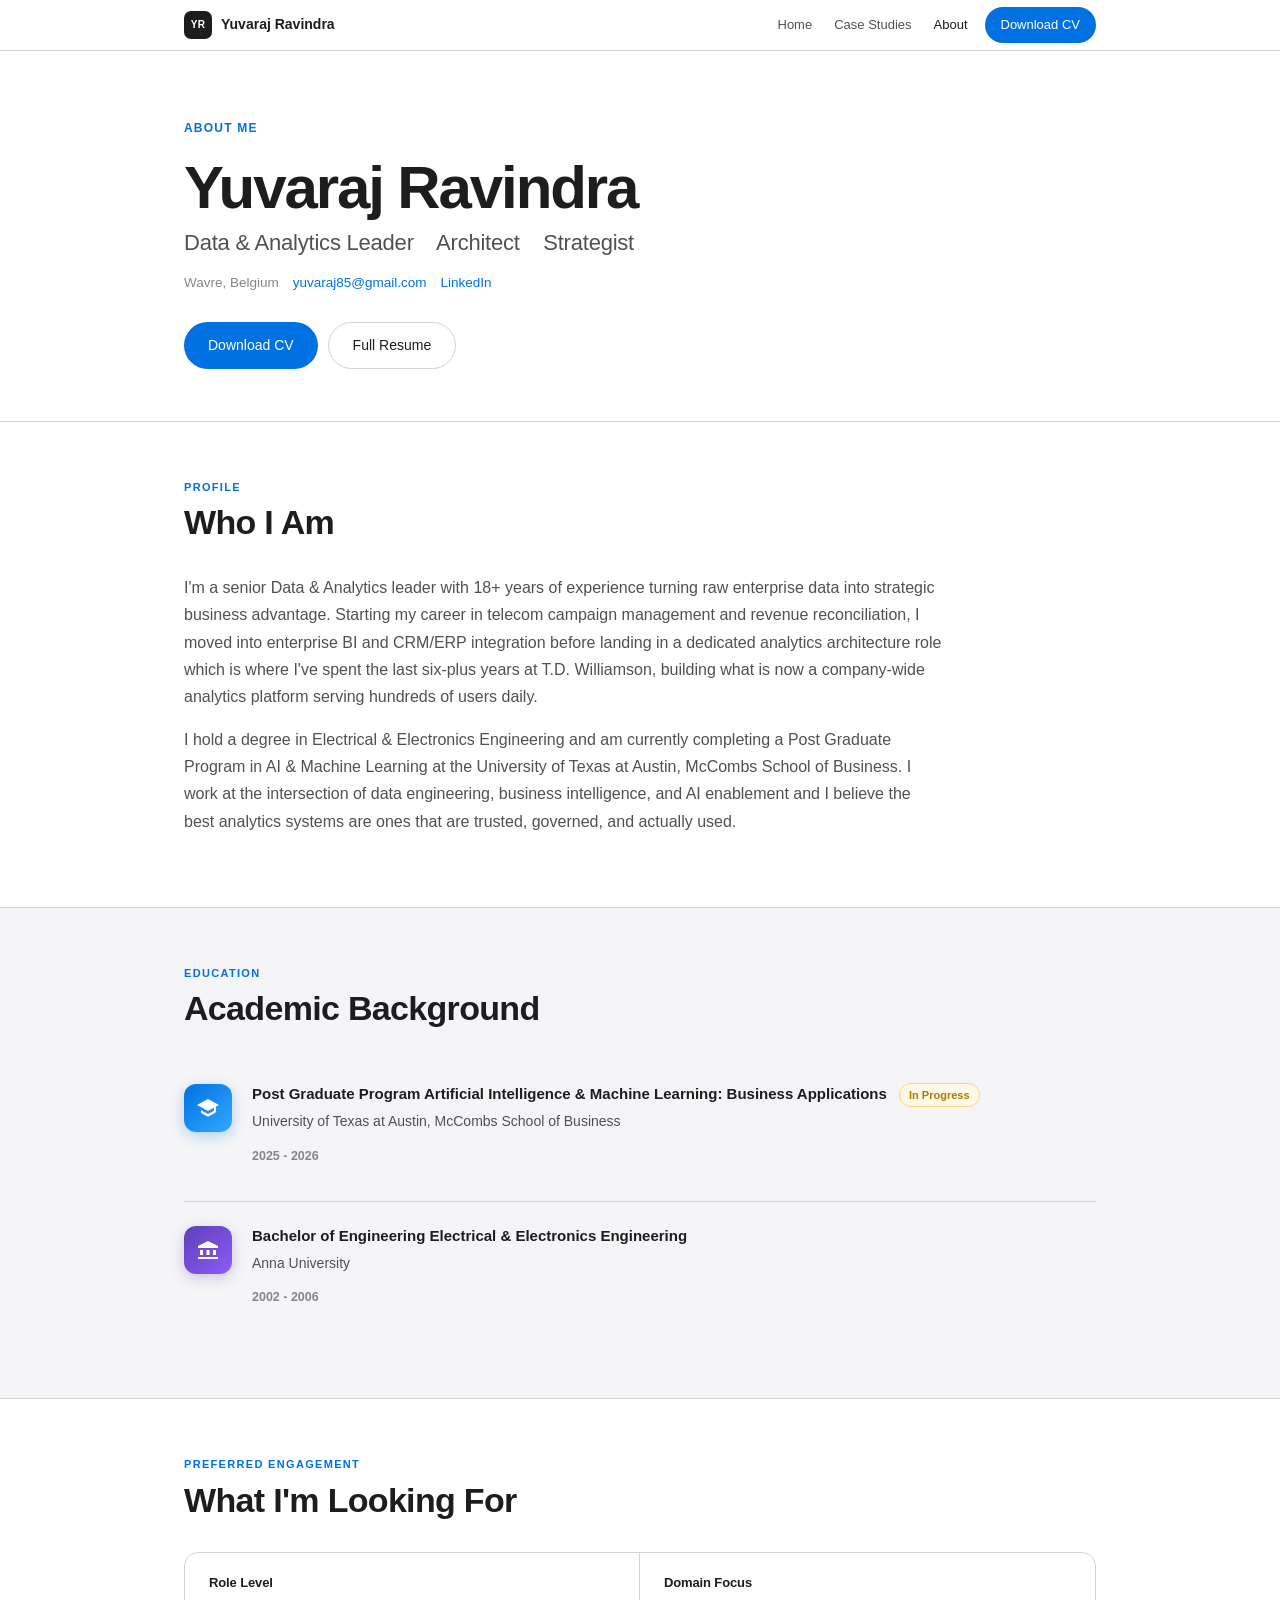
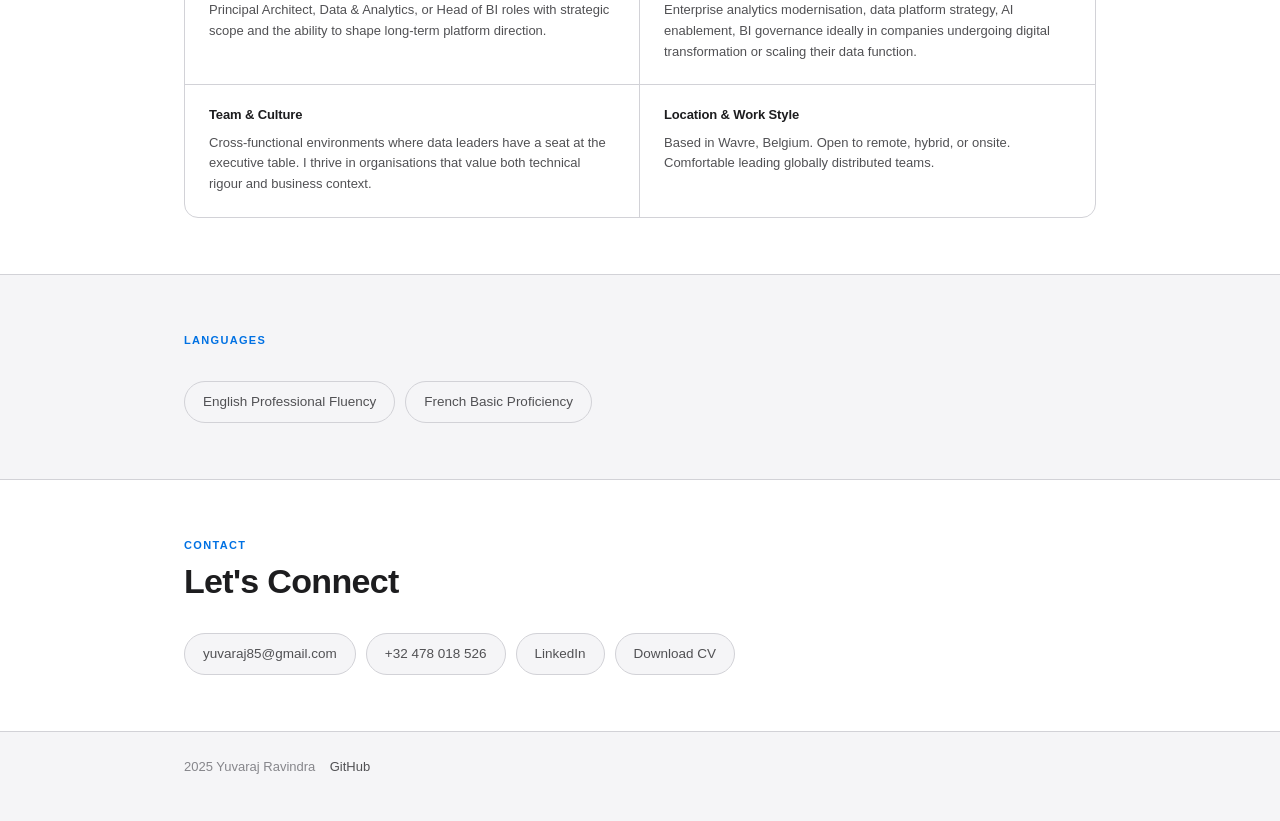
==== commit 26b67c5a: "update: latest changes" ====
--- a/about.html
+++ b/about.html
@@ -14,7 +14,7 @@
     <div class="nav">
       <a href="index.html" class="brand"><div class="logo">YR</div><span>Yuvaraj Ravindra</span></a>
       <nav>
-        <a href="index.html">Resume</a>
+        <a href="index.html">Home</a>
         <a href="case-studies.html">Case Studies</a>
         <a href="about.html" class="active">About</a>
         <a href="downloads.html" class="nav-cta">Download CV</a>
@@ -72,7 +72,7 @@
         <div class="edu-body">
           <p class="edu-degree">Post Graduate Program  Artificial Intelligence &amp; Machine Learning: Business Applications <span class="badge-inprogress">In Progress</span></p>
           <p class="edu-school">University of Texas at Austin, McCombs School of Business</p>
-          <p class="edu-period">2025  2026</p>
+          <p class="edu-period">2025 - 2026</p>
         </div>
       </div>
       <div class="edu-item">
@@ -82,7 +82,7 @@
         <div class="edu-body">
           <p class="edu-degree">Bachelor of Engineering  Electrical &amp; Electronics Engineering</p>
           <p class="edu-school">Anna University</p>
-          <p class="edu-period">2002  2006</p>
+          <p class="edu-period">2002 - 2006</p>
         </div>
       </div>
     </div>
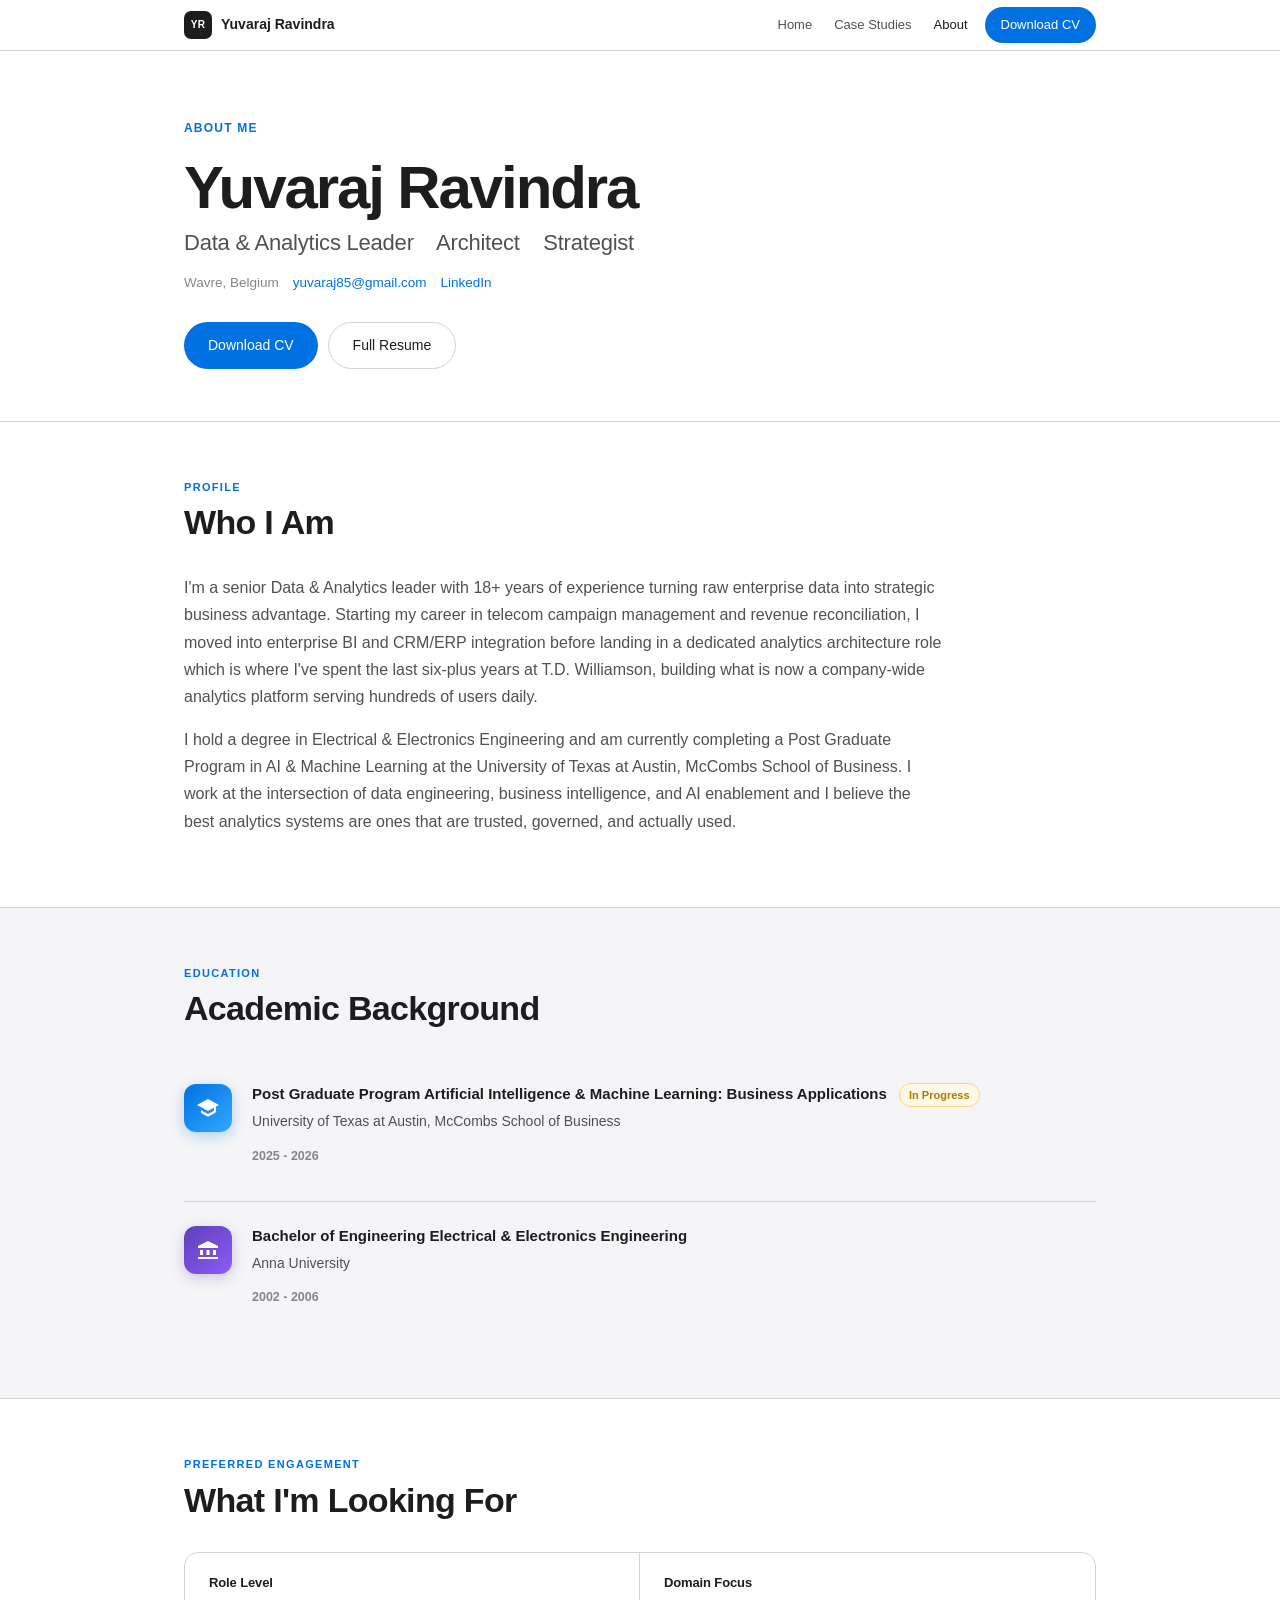
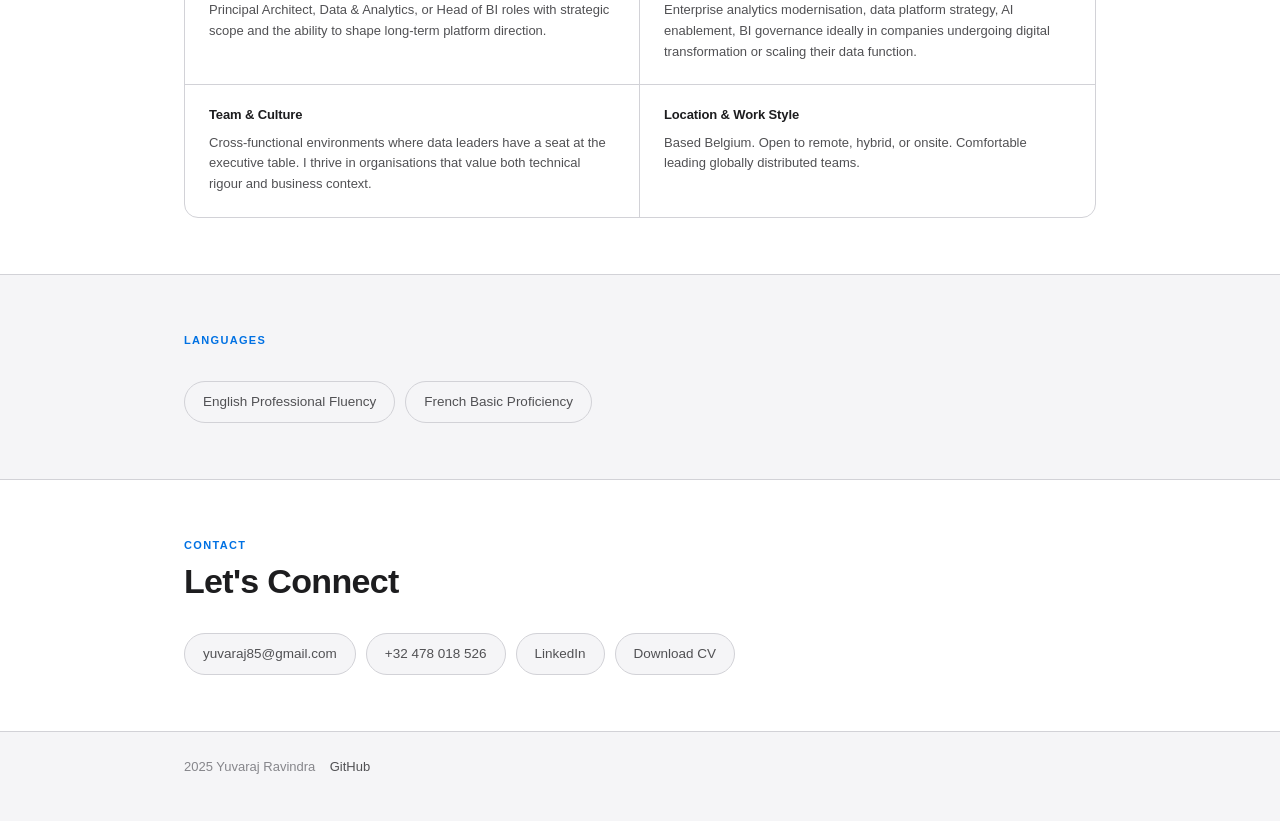
==== commit 15adbb9e: "update: index.html changes" ====
--- a/about.html
+++ b/about.html
@@ -111,7 +111,7 @@
       </div>
       <div class="skill-group">
         <h3>Location &amp; Work Style</h3>
-        <p>Based in Wavre, Belgium. Open to remote, hybrid, or onsite. Comfortable leading globally distributed teams.</p>
+        <p>Based Belgium. Open to remote, hybrid, or onsite. Comfortable leading globally distributed teams.</p>
       </div>
     </div>
   </div>
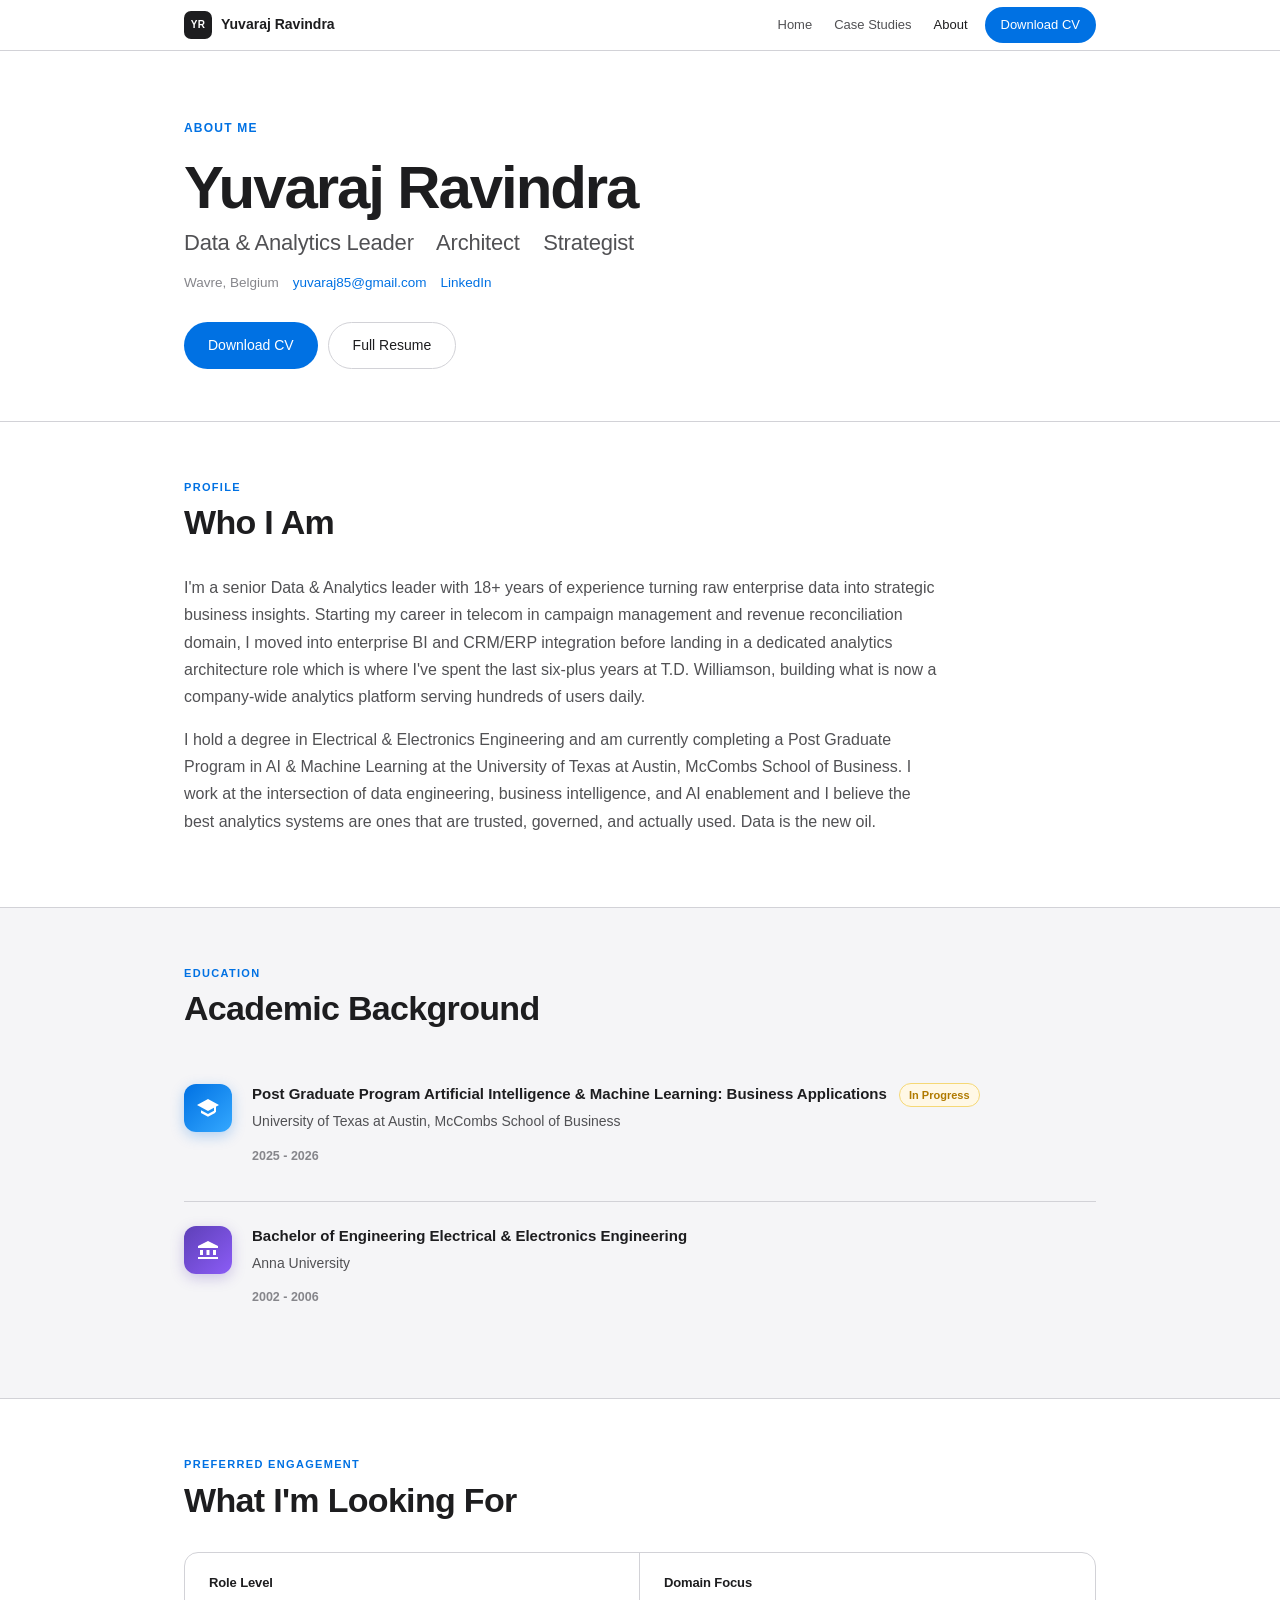
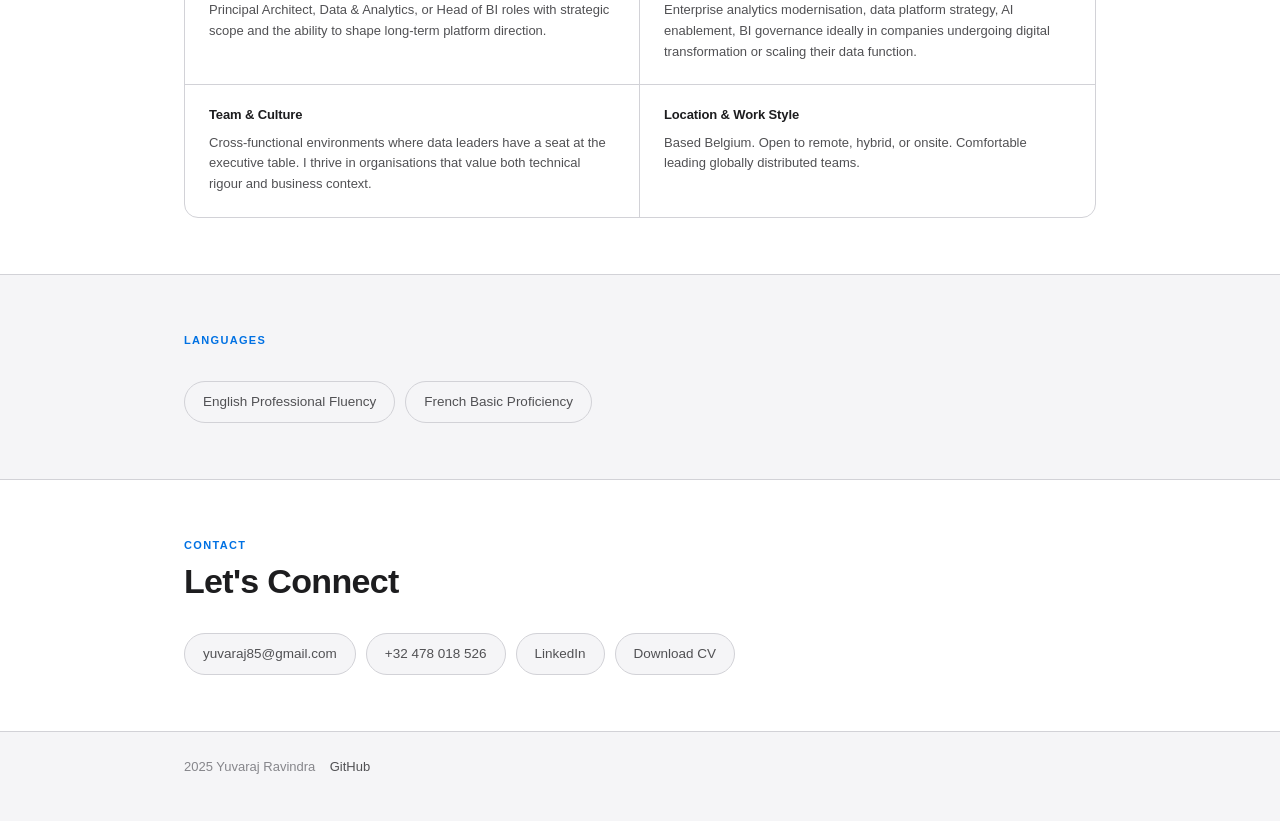
==== commit 7c517211: "Update about and index pages" ====
--- a/about.html
+++ b/about.html
@@ -49,10 +49,10 @@
       <h2 class="section-title">Who I Am</h2>
     </div>
     <p class="summary-text">
-      I'm a senior Data &amp; Analytics leader with 18+ years of experience turning raw enterprise data into strategic business advantage. Starting my career in telecom campaign management and revenue reconciliation, I moved into enterprise BI and CRM/ERP integration before landing in a dedicated analytics architecture role  which is where I've spent the last six-plus years at T.D. Williamson, building what is now a company-wide analytics platform serving hundreds of users daily.
+      I'm a senior Data &amp; Analytics leader with 18+ years of experience turning raw enterprise data into strategic business insights. Starting my career in telecom in campaign management and revenue reconciliation domain, I moved into enterprise BI and CRM/ERP integration before landing in a dedicated analytics architecture role  which is where I've spent the last six-plus years at T.D. Williamson, building what is now a company-wide analytics platform serving hundreds of users daily.
     </p>
     <p class="summary-text" style="margin-top:14px">
-      I hold a degree in Electrical &amp; Electronics Engineering and am currently completing a Post Graduate Program in AI &amp; Machine Learning at the University of Texas at Austin, McCombs School of Business. I work at the intersection of data engineering, business intelligence, and AI enablement  and I believe the best analytics systems are ones that are trusted, governed, and actually used.
+      I hold a degree in Electrical &amp; Electronics Engineering and am currently completing a Post Graduate Program in AI &amp; Machine Learning at the University of Texas at Austin, McCombs School of Business. I work at the intersection of data engineering, business intelligence, and AI enablement  and I believe the best analytics systems are ones that are trusted, governed, and actually used. Data is the new oil.
     </p>
   </div>
 </section>
